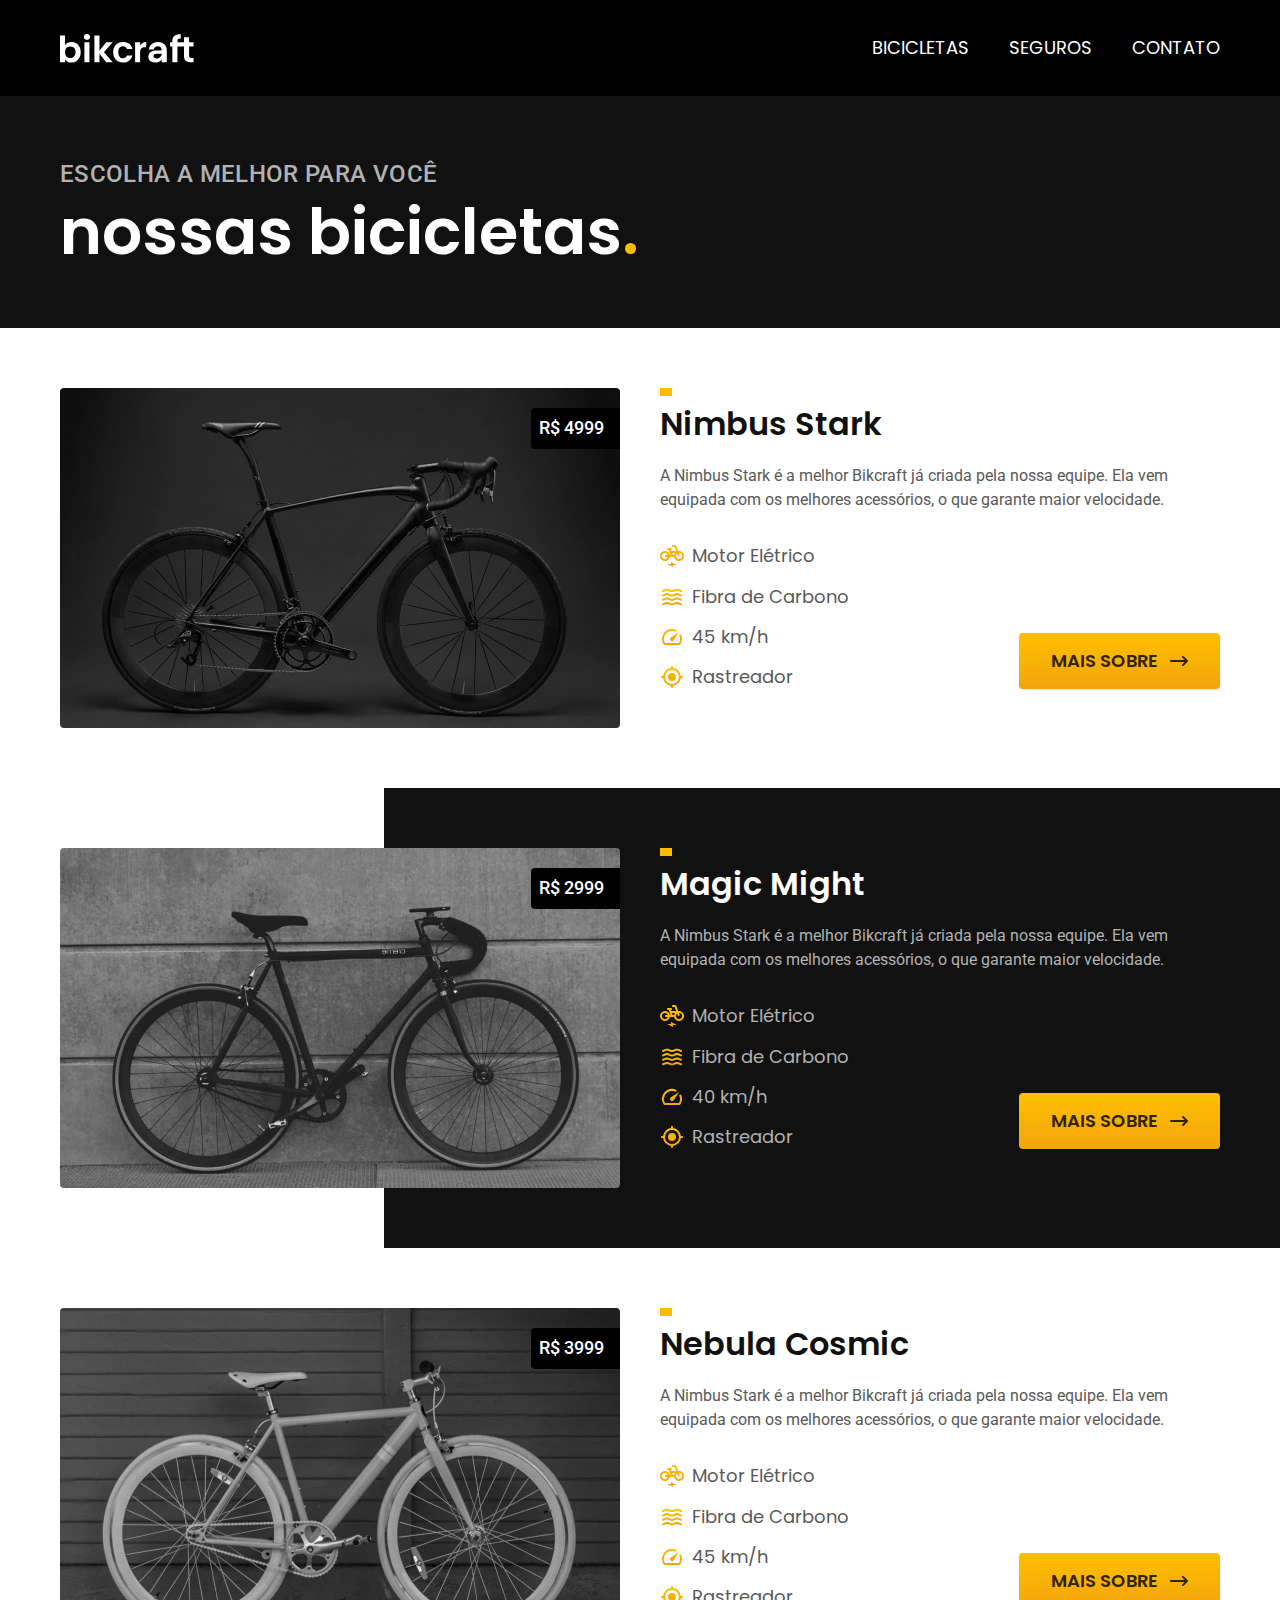
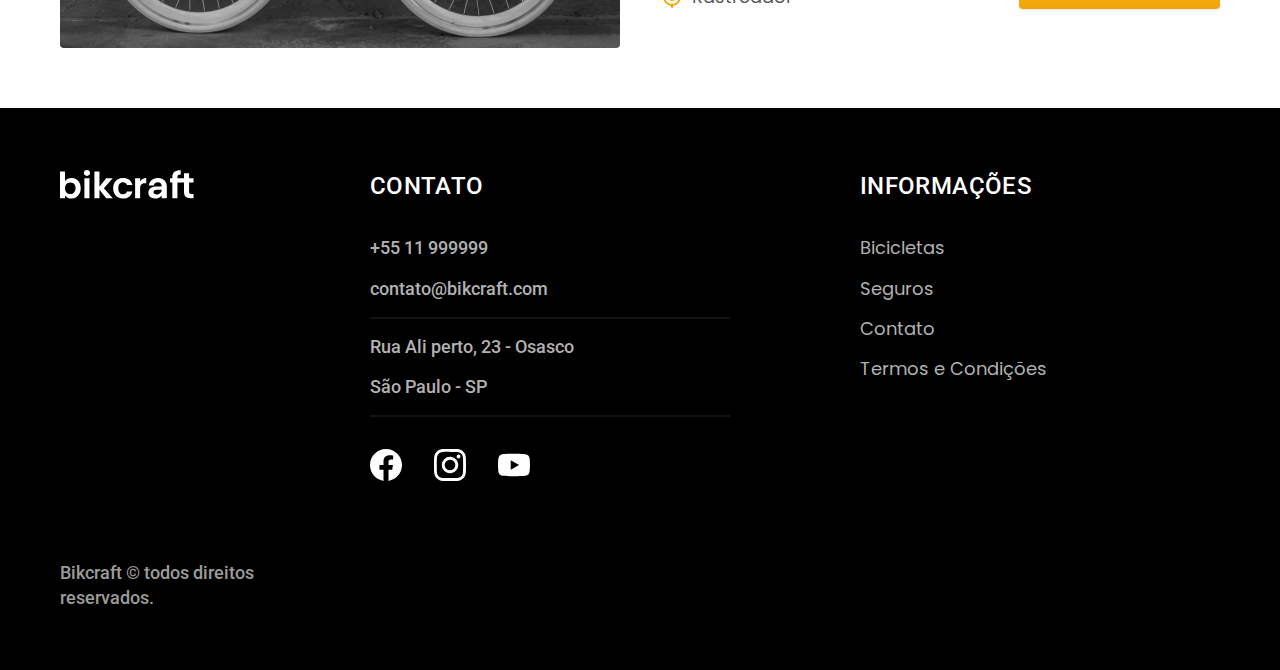
==== bicicletas.html @ e65759b9 "contato" ====
<!DOCTYPE html>
<html lang="pt-br">
<head>
    <meta charset="UTF-8">
    <meta name="viewport" content="width=device-width, initial-scale=1.0">
    <meta name="description" content="Termos e Condições da Bickcraft">
    <link rel="stylesheet" href="./style.css">
    <link rel="preconnect" href="https://fonts.googleapis.com">
    <link rel="preconnect" href="https://fonts.gstatic.com" crossorigin>
    <link href="https://fonts.googleapis.com/css2?family=Merriweather:ital,wght@1,900&family=Poppins:wght@400;600&family=Roboto:ital,wght@0,500;1,400&display=swap" rel="stylesheet">
    <title>Bicicletas | Bickcraft </title>
</head>
<body id="bibicletas">
    <header class="header-bg">
        <div class="header container">
            <a href="./index.html"><img src="./img/bikcraft.svg" alt="Bikcraft">
            </a>
        
        <nav aria-label="primaria">
            <ul class="header-menu font-1-m cor-0">
                <li><a href="./bicicletas.html">BICICLETAS</a></li>
                <li><a href="./seguros.html">SEGUROS</a></li>
                <li><a href="./contato.html">CONTATO</a></li>
            </ul>
        </nav>
    </div>
    </header>

    <main>
        <div class="titulo-bg">
            <div class="titulo container">
                <p class="font-2-l-b cor-5">ESCOLHA A MELHOR PARA VOCÊ</p>
                <h1 class="font-1-xxl cor-0" >nossas bicicletas<span class="cor-p1">.</span></h1>
            </div>
        </div>

        <div class="bicicletas container">
                <div class="bicicletas-imagem">
                    <img src="./img/bicicletas/nimbus.jpg" alt="nimbus">
                    <span class="font-2-m cor-0">R$ 4999</span>
                </div>
                <div class="bicicletas-conteudo">
                    <h2 class="font-1-xl">Nimbus Stark</h2>
                    <p class="font-2-s cor-8">A Nimbus Stark é a melhor Bikcraft já criada pela nossa equipe. 
                    Ela vem equipada com os melhores acessórios, o que garante maior velocidade.</p>
                    <ul class="font-1-m cor-8">
                        <li><img src="./img/icones/eletrica.svg" alt="">
                            Motor Elétrico
                        </li>

                        <li><img src="./img/icones/carbono.svg" alt="">
                            Fibra de Carbono
                        </li>

                        <li><img src="./img/icones/velocidade.svg" alt="">
                            45 km/h
                        </li>

                        <li><img src="./img/icones/rastreador.svg" alt="">
                            Rastreador
                        </li>
                    </ul>   
                    <a  class="botao seta" href="./bicicletas/nimbus.html">Mais Sobre</a>
                </div>
            </div>
        

        <div class="bicicletas-bg">
            <div class="bicicletas container">
                <div class="bicicletas-imagem">
                    <img src="./img/bicicletas/magic.jpg" alt="magic">
                    <span class="font-2-m cor-0">R$ 2999</span>
                </div>
                <div class="bicicletas-conteudo">
                    <h2 class="font-1-xl cor-0">Magic Might</h2>
                    <p class="font-2-s cor-5">A Nimbus Stark é a melhor Bikcraft já criada pela nossa equipe. 
                    Ela vem equipada com os melhores acessórios, o que garante maior velocidade.</p>
                    <ul class="font-1-m cor-5">
                        <li><img src="./img/icones/eletrica.svg" alt="">
                            Motor Elétrico
                        </li>

                        <li><img src="./img/icones/carbono.svg" alt="">
                            Fibra de Carbono
                        </li>

                        <li><img src="./img/icones/velocidade.svg" alt="">
                            40 km/h
                        </li>

                        <li><img src="./img/icones/rastreador.svg" alt="">
                            Rastreador
                        </li>
                    </ul>
                    <a  class="botao seta" href="./bicicletas/magic.html">Mais Sobre</a>   
                </div>
            </div>
        </div>

            <div class="bicicletas container">
                <div class="bicicletas-imagem">
                    <img src="./img/bicicletas/nebula.jpg" alt="nebula">
                    <span class="font-2-m cor-0">R$ 3999</span>
                </div>
                <div class="bicicletas-conteudo">
                    <h2 class="font-1-xl">Nebula Cosmic</h2>
                    <p class="font-2-s cor-8">A Nimbus Stark é a melhor Bikcraft já criada pela nossa equipe. 
                    Ela vem equipada com os melhores acessórios, o que garante maior velocidade.</p>
                    <ul class="font-1-m cor-8">
                        <li><img src="./img/icones/eletrica.svg" alt="">
                            Motor Elétrico
                        </li>

                        <li><img src="./img/icones/carbono.svg" alt="">
                            Fibra de Carbono
                        </li>

                        <li><img src="./img/icones/velocidade.svg" alt="">
                            45 km/h
                        </li>

                        <li><img src="./img/icones/rastreador.svg" alt="">
                            Rastreador
                        </li>
                    </ul>
                    <a  class="botao seta" href="./bicicletas/nebula.html">Mais Sobre</a>   
                </div>
            </div>
       

    </main>

    <footer class="footer-bg">
        <div class="footer container">
            <img src="./img/bikcraft.svg" alt="Bikcraft">
            <div class="footer-contato">
                <h3 class="font-2-l-b cor-0">Contato</h3>
                <ul class="cor-5 font-2-m">
                    <li><a href="tel:+5511999999">+55 11 999999</a></li>
                    <li><a href="mailto:contato@bikcraft.com">contato@bikcraft.com</a></li>
                    <li>Rua Ali perto, 23 - Osasco</li>
                    <li>São Paulo - SP</li>
                </ul>
                <div class="footer-redes">
                    <a href="./index.html">
                        <img src="./img/redes/facebook.svg" alt="facebook" >
                    </a>
                    <a href="./index.html">
                        <img src="./img/redes/instagram.svg" alt="insta">
                    </a>
                    <a href="./index.html">
                        <img src="./img/redes/youtube.svg" alt="youtube">
                    </a>
                </div>
            </div>
            <div class="footer-info">
                <h3 class="font-2-l-b cor-0">Informações</h3>
                <nav>
                    <ul class="font-1-m cor-5">
                        <li><a href="./bicicletas.html">Bicicletas</a></li>
                        <li><a href="./seguros.html">Seguros</a></li>
                        <li><a href="./contato.html">Contato</a></li>
                        <li><a href="./termos.html">Termos e Condições</a></li>
                    </ul>
                </nav>
             </div>
             <p class=" footer-cop font-2-m cor-6">Bikcraft © todos direitos reservados.</p>
        </div>
 </footer>
---- style.css ----
@import "./css/global/header.css";
@import "./css/global/global.css";
@import "./home/introducao.css";
@import "./css/ultilidades/cores.css";
@import "./css/ultilidades/componentes.css";
@import "./css/ultilidades/tipografia.css";
@import "./css/bicicletas/bicicletas-lista.css";
@import "./home/tecnologia.css";
@import "./home/parceiros.css";
@import "./home/depoimento.css";
@import "./seguros/seguros.css";
@import "./css/global/footer.css";
@import "./termos/termos.css";
@import "./css/bicicletas/bicicletas.css";
@import "./seguros/vantagens.css";
@import "./seguros/perguntas.css";
@import "./css/bicicletas/bicicleta.css";
@import "./bicicletas/seguro.css";
@import "./contato/contato.css";
@import "./css/ultilidades/formulario.css";
@import "./contato/lojas.css";
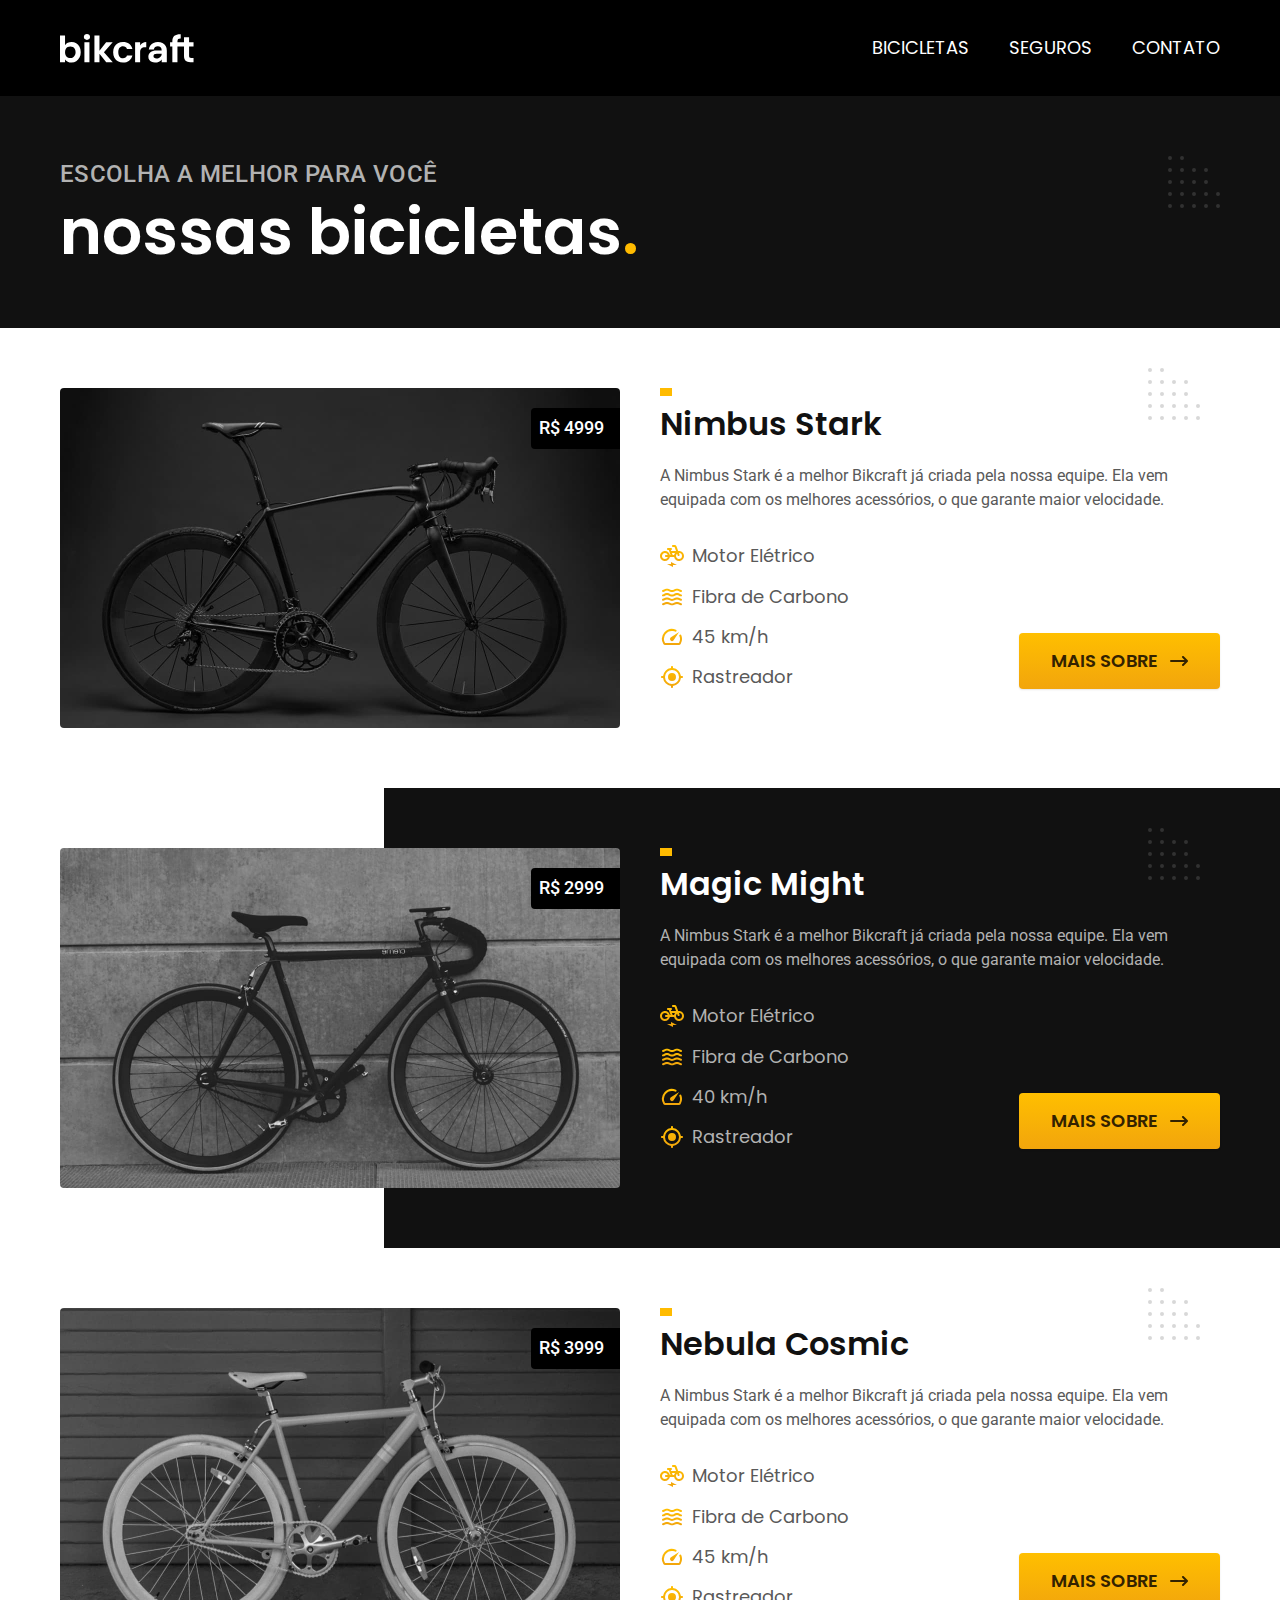
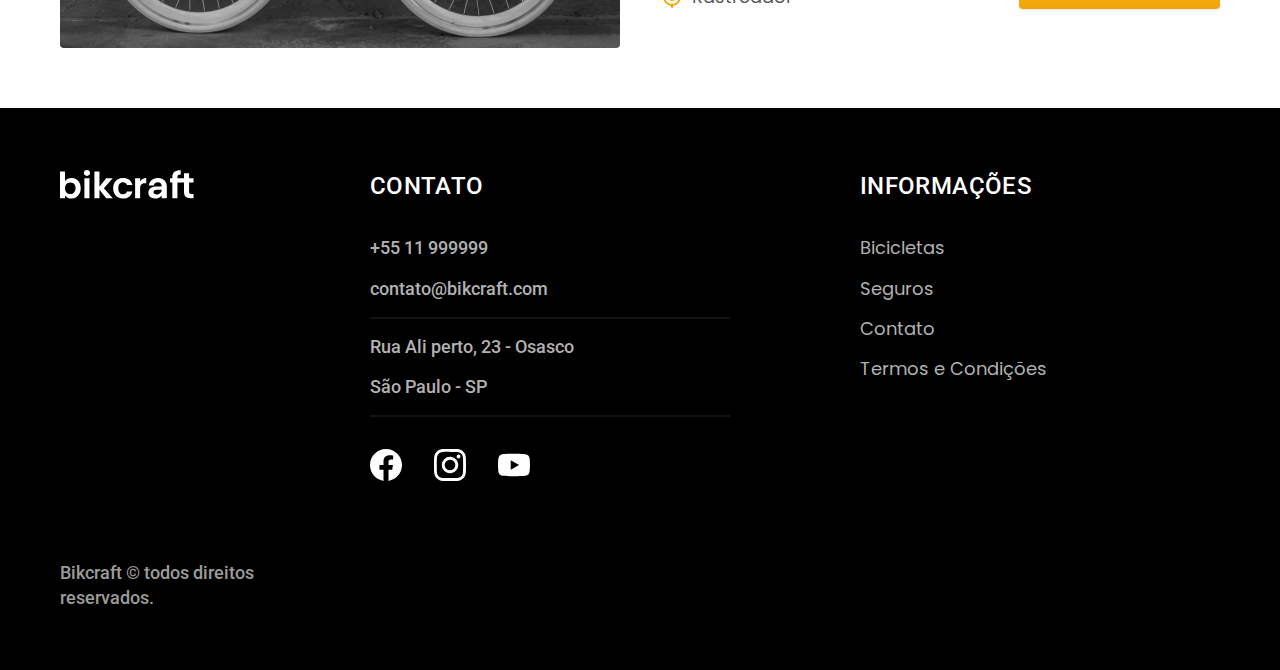
==== commit 54840429: "parte de hmtl" ====
--- a/bicicletas.html
+++ b/bicicletas.html
@@ -4,6 +4,7 @@
     <meta charset="UTF-8">
     <meta name="viewport" content="width=device-width, initial-scale=1.0">
     <meta name="description" content="Termos e Condições da Bickcraft">
+    <link rel="preload" href="./style.css" as="style">
     <link rel="stylesheet" href="./style.css">
     <link rel="preconnect" href="https://fonts.googleapis.com">
     <link rel="preconnect" href="https://fonts.gstatic.com" crossorigin>
--- a/style.css
+++ b/style.css
@@ -18,4 +18,5 @@
 @import "./bicicletas/seguro.css";
 @import "./contato/contato.css";
 @import "./css/ultilidades/formulario.css";
-@import "./contato/lojas.css";+@import "./contato/lojas.css";
+@import "./orcamento/orcamento.css";--- a/style.css
+++ b/style.css
@@ -18,4 +18,5 @@
 @import "./bicicletas/seguro.css";
 @import "./contato/contato.css";
 @import "./css/ultilidades/formulario.css";
-@import "./contato/lojas.css";+@import "./contato/lojas.css";
+@import "./orcamento/orcamento.css";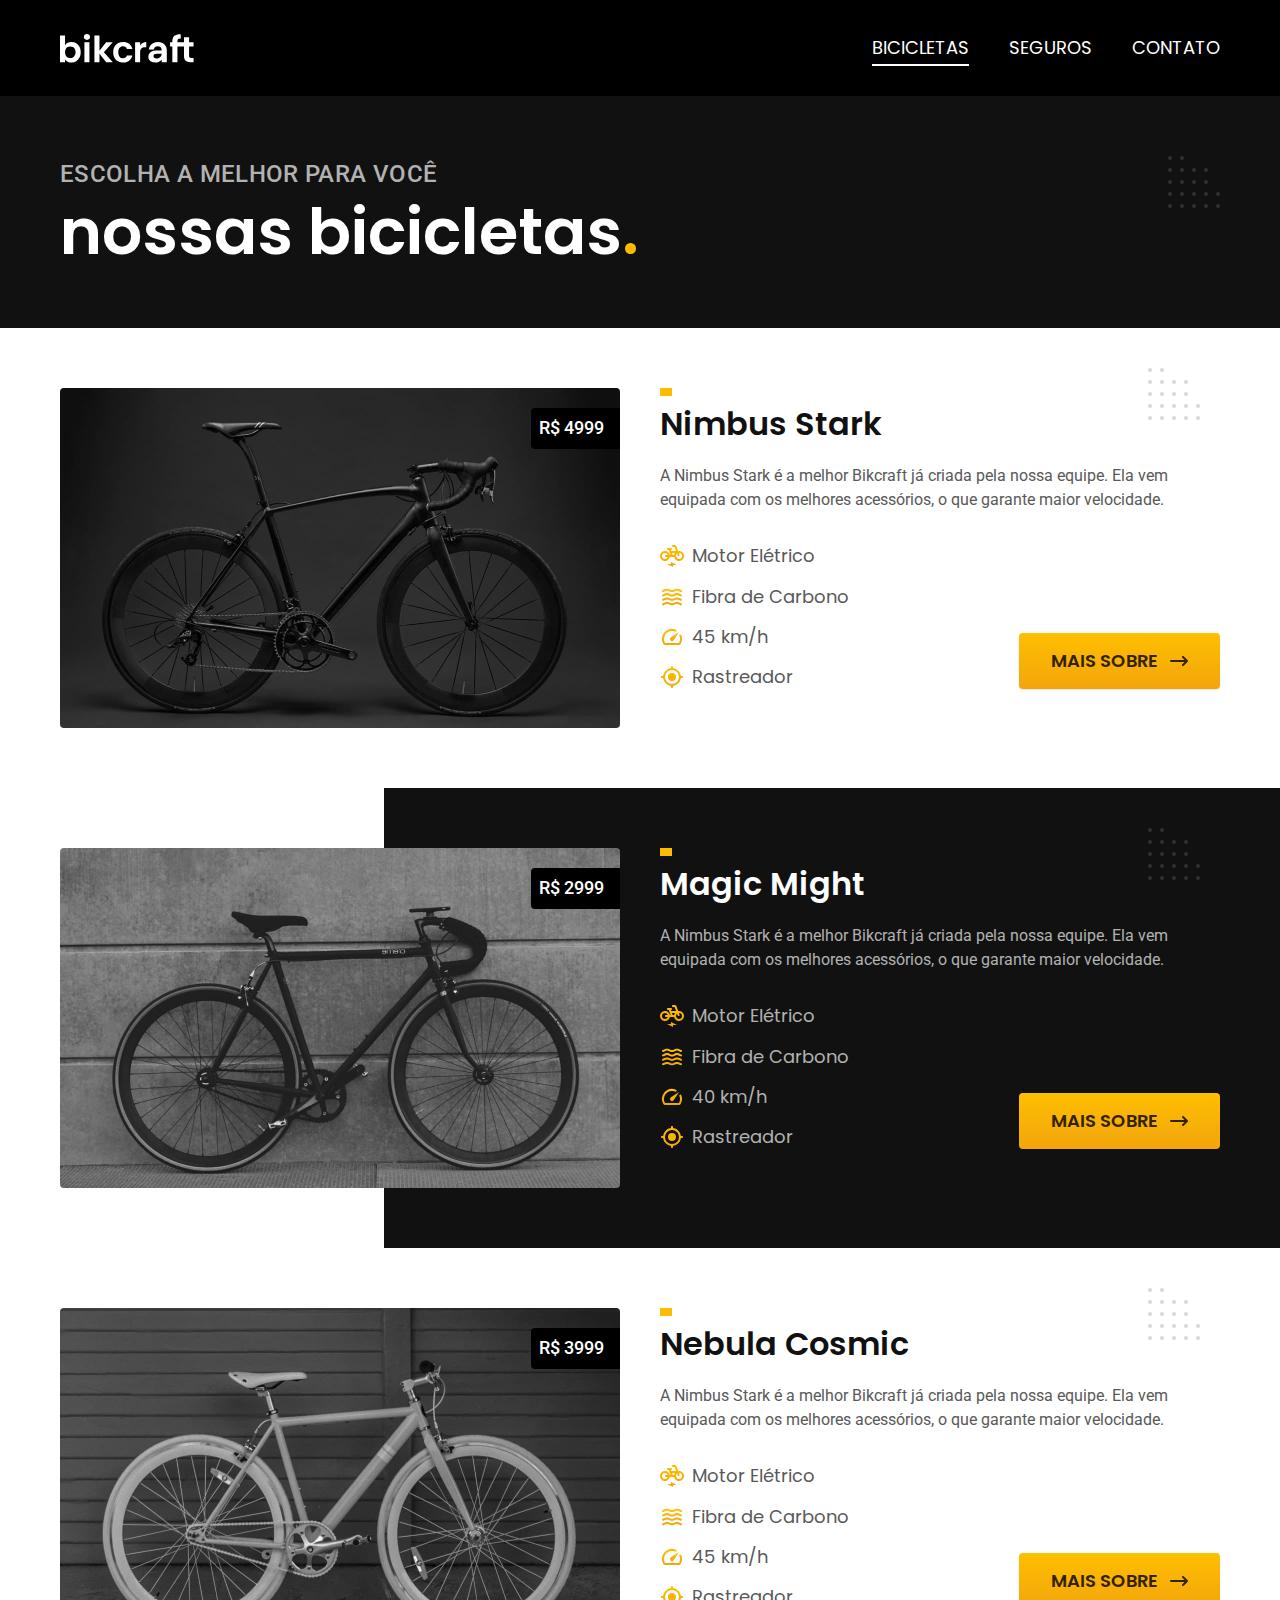
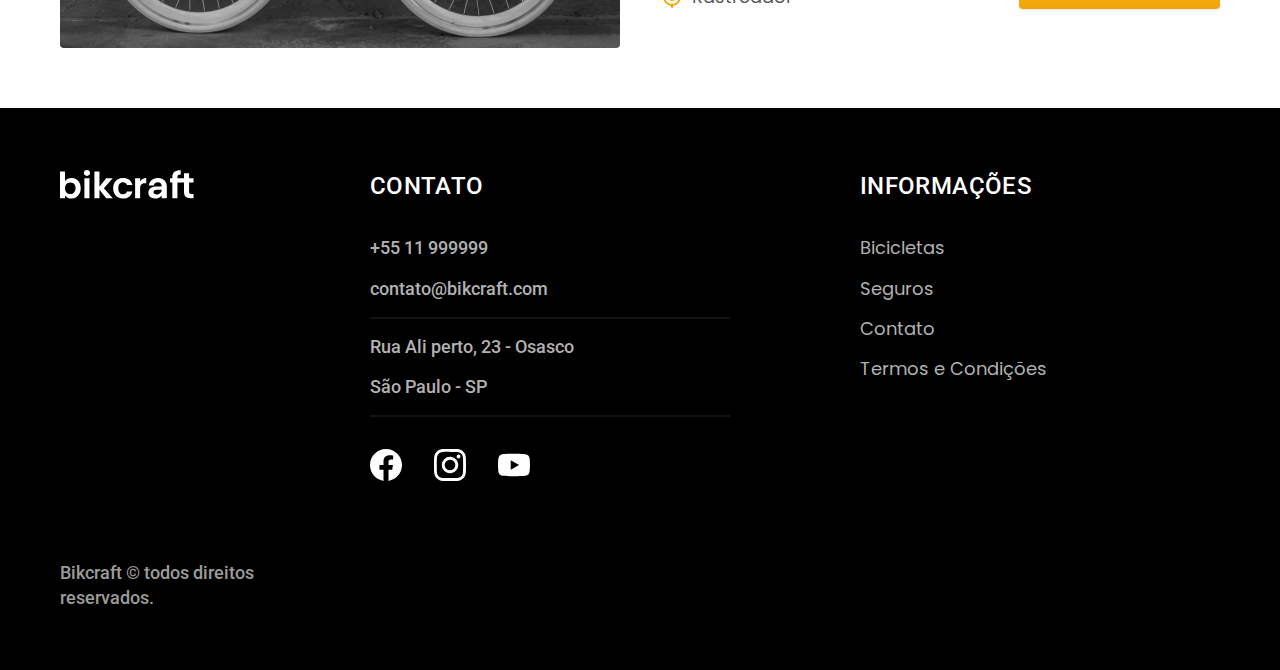
==== commit 52872862: "Srcipt" ====
--- a/bicicletas.html
+++ b/bicicletas.html
@@ -167,4 +167,6 @@
              </div>
              <p class=" footer-cop font-2-m cor-6">Bikcraft © todos direitos reservados.</p>
         </div>
- </footer>+ </footer>
+    <script src="./js/script.js"></script>
+</body>